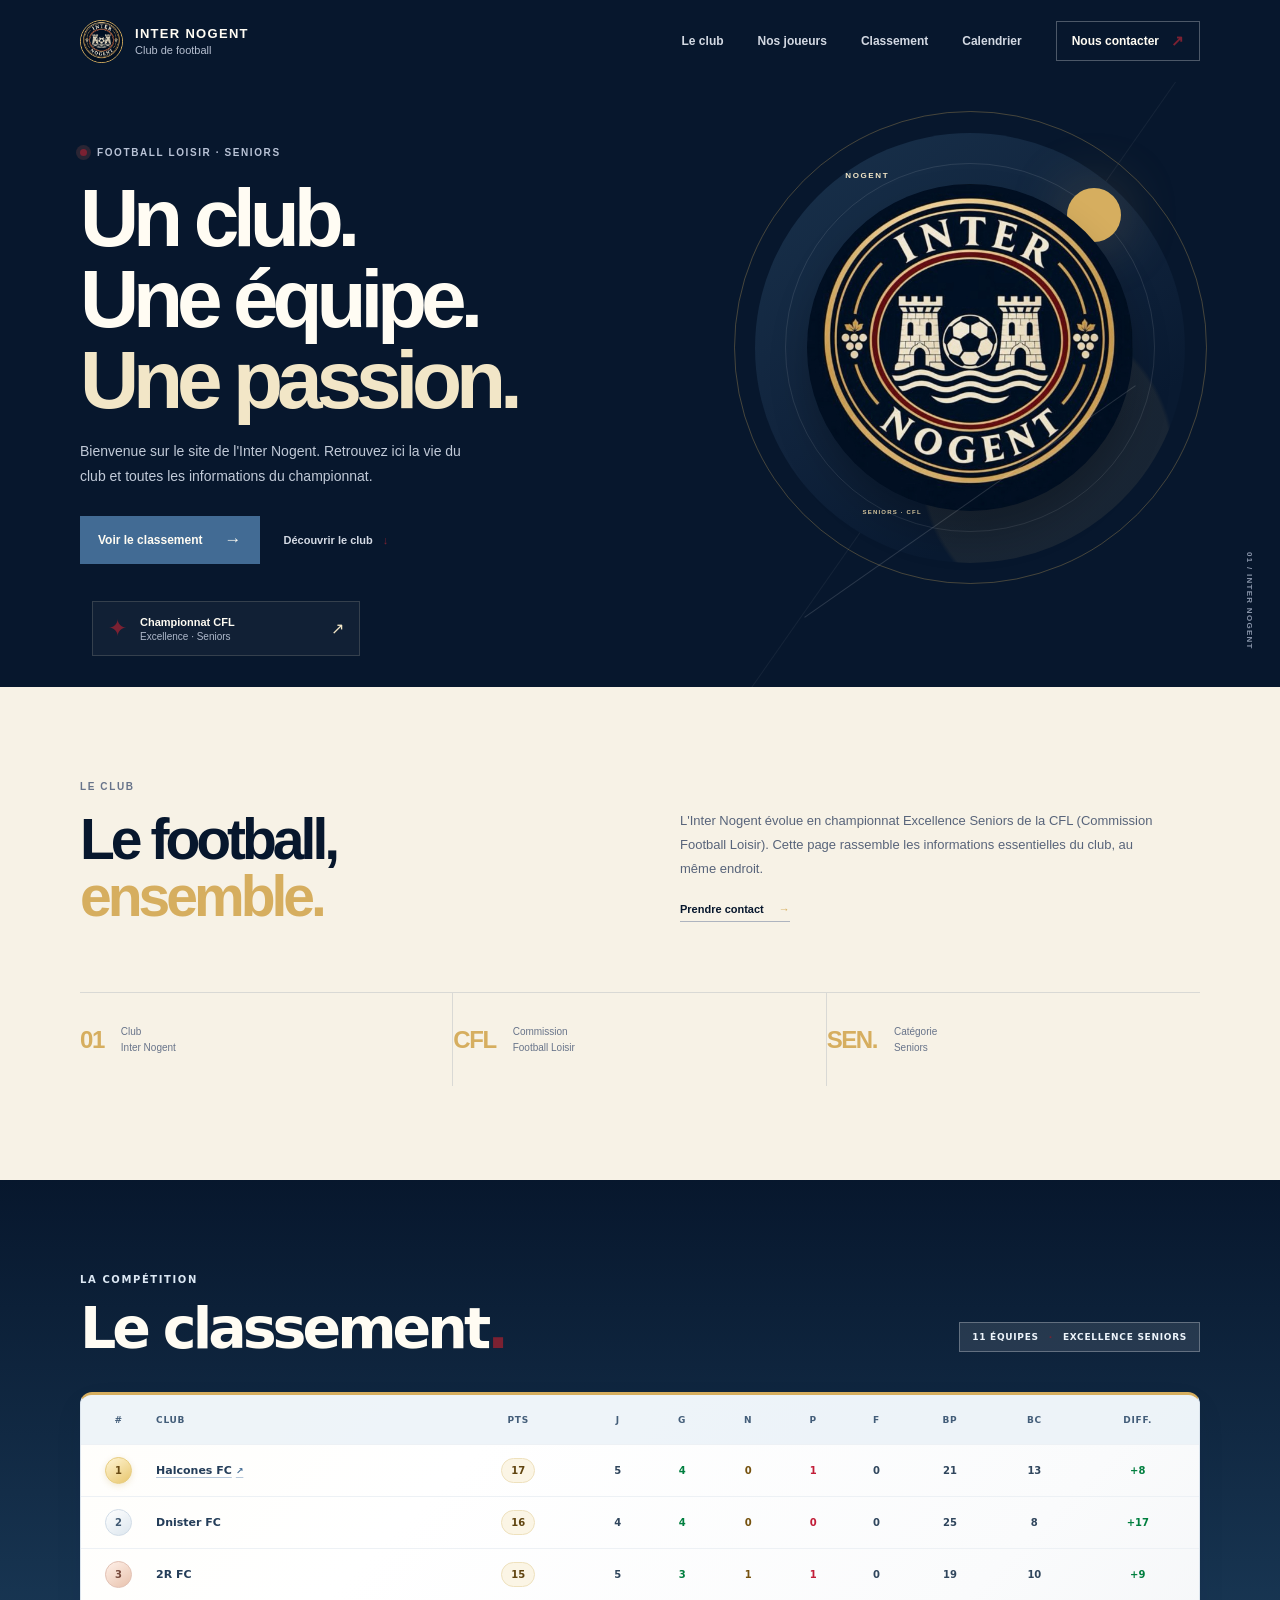
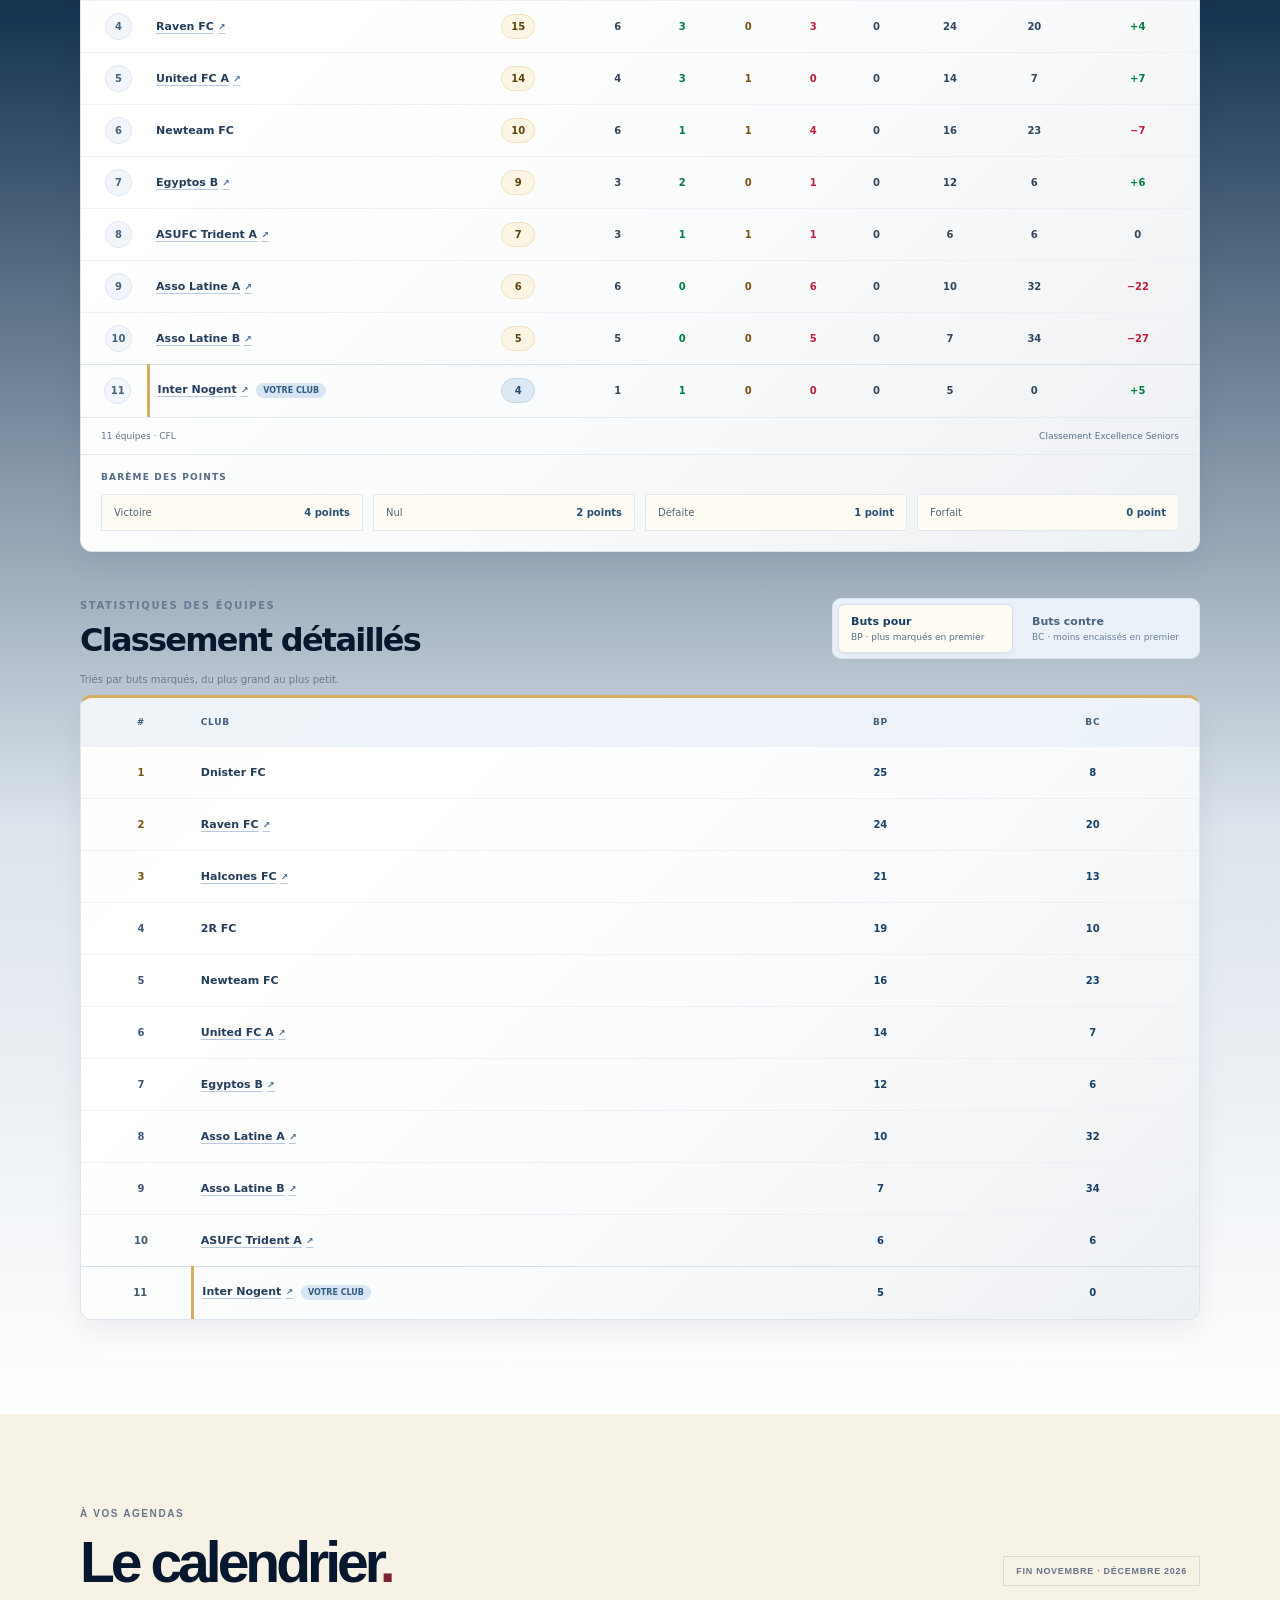
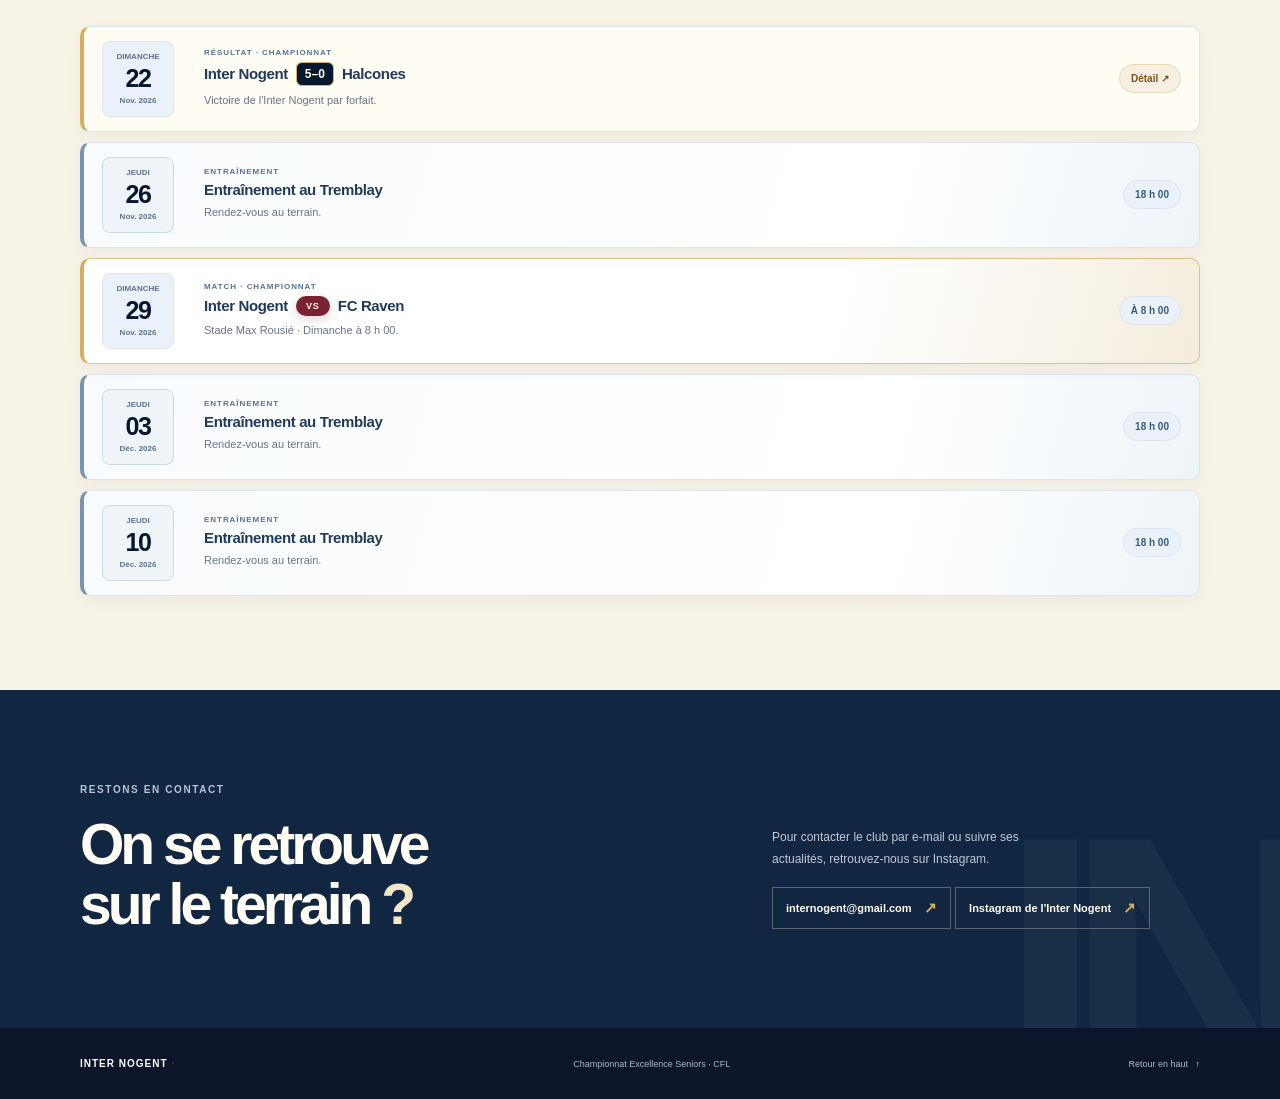
==== index.html @ 614db9bd "Initial commit" ====
<!doctype html>
<html lang="fr">
  <head>
    <meta charset="utf-8" />
    <meta name="viewport" content="width=device-width, initial-scale=1" />
    <meta
      name="description"
      content="Le site officiel de l'Inter Nogent : classement, calendrier et actualités du club."
    />
    <meta name="theme-color" content="#07172D" />
    <title>Inter Nogent — Football loisir</title>
    <link rel="stylesheet" href="styles.css" />
    <script src="standings.js" defer></script>
  </head>
  <body>
    <header class="site-header">
      <div class="container header-content">
        <a class="brand" href="#accueil" aria-label="Inter Nogent, accueil">
          <img class="brand-mark" src="image.png" alt="" />
          <span class="brand-copy">
            <span class="brand-name">INTER NOGENT</span>
            <span class="brand-caption">Club de football</span>
          </span>
        </a>

        <nav class="desktop-nav" aria-label="Navigation principale">
          <a href="#club">Le club</a>
          <a href="joueurs.html">Nos joueurs</a>
          <a href="#classement">Classement</a>
          <a href="#calendrier">Calendrier</a>
          <a
            class="nav-contact"
            href="https://www.instagram.com/internogent?cnvx=MTkzeTdwaTN0MzJtcA=="
            target="_blank"
            rel="noopener noreferrer"
          >
            Nous contacter <span aria-hidden="true">↗</span>
          </a>
        </nav>

        <details class="mobile-menu">
          <summary aria-label="Ouvrir le menu de navigation">
            <span></span>
            <span></span>
          </summary>
          <nav aria-label="Navigation mobile">
            <a href="#club">Le club</a>
            <a href="joueurs.html">Nos joueurs</a>
            <a href="#classement">Classement</a>
            <a href="#calendrier">Calendrier</a>
            <a
              href="https://www.instagram.com/internogent?cnvx=MTkzeTdwaTN0MzJtcA=="
              target="_blank"
              rel="noopener noreferrer"
            >
              Instagram du club ↗
            </a>
          </nav>
        </details>
      </div>
    </header>

    <main>
      <section class="hero" id="accueil">
        <div class="hero-lines" aria-hidden="true"></div>
        <div class="container hero-content">
          <div class="hero-copy">
            <p class="eyebrow"><span class="live-dot"></span> Football loisir · Seniors</p>
            <h1>Un club.<br />Une équipe.<br /><span>Une passion.</span></h1>
            <p class="hero-description">
              Bienvenue sur le site de l'Inter Nogent. Retrouvez ici la vie du club et
              toutes les informations du championnat.
            </p>
            <div class="hero-actions">
              <a class="button button-primary" href="#classement">
                Voir le classement <span aria-hidden="true">→</span>
              </a>
              <a class="text-link" href="#club">Découvrir le club <span aria-hidden="true">↓</span></a>
            </div>
          </div>

          <div class="hero-art">
            <div class="art-ring art-ring-outer"></div>
            <div class="art-ring art-ring-inner"></div>
            <div class="art-sun"></div>
            <img class="hero-logo" src="image.png" alt="Blason de l'Inter Nogent" />
            <span class="art-label art-label-top">NOGENT</span>
            <span class="art-label art-label-bottom">SENIORS · CFL</span>
          </div>

          <div class="league-ribbon">
            <span class="ribbon-icon" aria-hidden="true">✦</span>
            <span><strong>Championnat CFL</strong><small>Excellence · Seniors</small></span>
            <span class="ribbon-arrow" aria-hidden="true">↗</span>
          </div>
        </div>
        <div class="hero-index" aria-hidden="true">01 / INTER NOGENT</div>
      </section>

      <section class="club-intro section-padding" id="club">
        <div class="container intro-grid">
          <div>
            <p class="eyebrow eyebrow-dark">Le club</p>
            <h2>Le football,<br /><span>ensemble.</span></h2>
          </div>
          <div class="intro-copy">
            <p>
              L'Inter Nogent évolue en championnat Excellence Seniors de la CFL
              (Commission Football Loisir). Cette page rassemble les informations
              essentielles du club, au même endroit.
            </p>
            <a class="underlined-link" href="#contact">Prendre contact <span aria-hidden="true">→</span></a>
          </div>
          <div class="club-facts">
            <div class="fact">
              <span class="fact-number">01</span>
              <span class="fact-label">Club<br />Inter Nogent</span>
            </div>
            <div class="fact">
              <span class="fact-number">CFL</span>
              <span class="fact-label">Commission<br />Football Loisir</span>
            </div>
            <div class="fact">
              <span class="fact-number">SEN.</span>
              <span class="fact-label">Catégorie<br />Seniors</span>
            </div>
          </div>
        </div>
      </section>

      <section class="competition section-padding" id="classement">
        <div class="container">
          <div class="section-heading">
            <div>
              <p class="eyebrow">La compétition</p>
              <h2>Le classement<span class="heading-period">.</span></h2>
            </div>
            <span class="section-tag">11 équipes <span>·</span> Excellence Seniors</span>
          </div>
          <div class="table-wrap">
            <div class="table-scroll" role="region" aria-label="Classement CFL, défilement horizontal possible" tabindex="0">
              <table class="standings-table">
                <caption class="sr-only">
                  Classement du championnat CFL Excellence Seniors, sans la forme des
                  équipes.
                </caption>
                <thead>
                  <tr>
                    <th scope="col">#</th>
                    <th scope="col">Club</th>
                    <th scope="col">Pts</th>
                    <th scope="col">J</th>
                    <th scope="col">G</th>
                    <th scope="col">N</th>
                    <th scope="col">P</th>
                    <th scope="col">F</th>
                    <th scope="col">BP</th>
                    <th scope="col">BC</th>
                    <th scope="col">Diff.</th>
                  </tr>
                </thead>
                <tbody>
                  <tr class="ranking-leading"><td class="position-cell"><span class="rank-badge rank-badge--gold">1</span></td><td><span class="team-name"><a class="team-link" href="https://www.instagram.com/halcones_fc_paris?gwpx=MWZ2cGU4bHJ5MzFyYQ==" target="_blank" rel="noopener noreferrer">Halcones FC</a></span></td><td class="points-cell"><span class="points-badge">17</span></td><td>5</td><td>4</td><td>0</td><td>1</td><td>0</td><td>21</td><td>13</td><td class="diff-positive">+8</td></tr>
                  <tr class="ranking-leading"><td class="position-cell"><span class="rank-badge rank-badge--silver">2</span></td><td><span class="team-name">Dnister FC</span></td><td class="points-cell"><span class="points-badge">16</span></td><td>4</td><td>4</td><td>0</td><td>0</td><td>0</td><td>25</td><td>8</td><td class="diff-positive">+17</td></tr>
                  <tr class="ranking-leading"><td class="position-cell"><span class="rank-badge rank-badge--bronze">3</span></td><td><span class="team-name">2R FC</span></td><td class="points-cell"><span class="points-badge">15</span></td><td>5</td><td>3</td><td>1</td><td>1</td><td>0</td><td>19</td><td>10</td><td class="diff-positive">+9</td></tr>
                  <tr><td class="position-cell"><span class="rank-badge">4</span></td><td><span class="team-name"><a class="team-link" href="https://www.instagram.com/fc_raven_2025?bqrl=MTlzaWo2NnNjMHpqNA==" target="_blank" rel="noopener noreferrer">Raven FC</a></span></td><td class="points-cell"><span class="points-badge">15</span></td><td>6</td><td>3</td><td>0</td><td>3</td><td>0</td><td>24</td><td>20</td><td class="diff-positive">+4</td></tr>
                  <tr><td class="position-cell"><span class="rank-badge">5</span></td><td><span class="team-name"><a class="team-link" href="https://www.instagram.com/fc_united_2010?jplx=MTh6bGxpamcxdDN1eQ==" target="_blank" rel="noopener noreferrer">United FC A</a></span></td><td class="points-cell"><span class="points-badge">14</span></td><td>4</td><td>3</td><td>1</td><td>0</td><td>0</td><td>14</td><td>7</td><td class="diff-positive">+7</td></tr>
                  <tr><td class="position-cell"><span class="rank-badge">6</span></td><td><span class="team-name">Newteam FC</span></td><td class="points-cell"><span class="points-badge">10</span></td><td>6</td><td>1</td><td>1</td><td>4</td><td>0</td><td>16</td><td>23</td><td class="diff-negative">−7</td></tr>
                  <tr><td class="position-cell"><span class="rank-badge">7</span></td><td><span class="team-name"><a class="team-link" href="https://www.instagram.com/egyptosfc?cnvx=MWM1cmVwcTBzbTNudA==" target="_blank" rel="noopener noreferrer">Egyptos B</a></span></td><td class="points-cell"><span class="points-badge">9</span></td><td>3</td><td>2</td><td>0</td><td>1</td><td>0</td><td>12</td><td>6</td><td class="diff-positive">+6</td></tr>
                  <tr><td class="position-cell"><span class="rank-badge">8</span></td><td><span class="team-name"><a class="team-link" href="https://www.instagram.com/asufc_trident?knvt=MXNoeHRxZTBwbDFzaQ==" target="_blank" rel="noopener noreferrer">ASUFC Trident A</a></span></td><td class="points-cell"><span class="points-badge">7</span></td><td>3</td><td>1</td><td>1</td><td>1</td><td>0</td><td>6</td><td>6</td><td>0</td></tr>
                  <tr><td class="position-cell"><span class="rank-badge">9</span></td><td><span class="team-name"><a class="team-link" href="https://www.instagram.com/associationlatinefc?bqrl=MWhudHZ0cXJ4bHRkdA==" target="_blank" rel="noopener noreferrer">Asso Latine A</a></span></td><td class="points-cell"><span class="points-badge">6</span></td><td>6</td><td>0</td><td>0</td><td>6</td><td>0</td><td>10</td><td>32</td><td class="diff-negative">−22</td></tr>
                  <tr><td class="position-cell"><span class="rank-badge">10</span></td><td><span class="team-name"><a class="team-link" href="https://www.instagram.com/associationlatinefc?bqrl=MWhudHZ0cXJ4bHRkdA==" target="_blank" rel="noopener noreferrer">Asso Latine B</a></span></td><td class="points-cell"><span class="points-badge">5</span></td><td>5</td><td>0</td><td>0</td><td>5</td><td>0</td><td>7</td><td>34</td><td class="diff-negative">−27</td></tr>
                  <tr class="club-inter-nogent"><td class="position-cell"><span class="rank-badge">11</span></td><td><span class="team-name"><a class="team-link" href="https://www.instagram.com/internogent?cnvx=MTkzeTdwaTN0MzJtcA==" target="_blank" rel="noopener noreferrer">Inter Nogent</a></span><span class="self-tag">Votre club</span></td><td class="points-cell"><span class="points-badge">4</span></td><td>1</td><td>1</td><td>0</td><td>0</td><td>0</td><td>5</td><td>0</td><td class="diff-positive">+5</td></tr>
                </tbody>
              </table>
            </div>
            <p class="table-scroll-hint">Fais défiler le tableau horizontalement pour voir toutes les colonnes.</p>
            <div class="table-footer">
              <span>11 équipes · CFL</span>
              <span>Classement Excellence Seniors</span>
            </div>
            <div class="scoring">
              <p class="scoring-title">Barème des points</p>
              <div class="scoring-list">
                <div class="scoring-item"><span>Victoire</span><strong>4 points</strong></div>
                <div class="scoring-item"><span>Nul</span><strong>2 points</strong></div>
                <div class="scoring-item"><span>Défaite</span><strong>1 point</strong></div>
                <div class="scoring-item"><span>Forfait</span><strong>0 point</strong></div>
              </div>
            </div>
          </div>
          <section class="detailed-standings" aria-labelledby="detailed-standings-title">
            <div class="detailed-heading">
              <div>
                <p class="eyebrow eyebrow-dark">Statistiques des équipes</p>
                <h3 id="detailed-standings-title">Classement détaillés</h3>
              </div>
              <div class="sort-controls" role="group" aria-label="Trier le classement détaillé">
                <button class="sort-button" type="button" data-sort="bp" aria-pressed="true">
                  <span>Buts pour</span>
                  <small>BP · plus marqués en premier</small>
                </button>
                <button class="sort-button" type="button" data-sort="bc" aria-pressed="false">
                  <span>Buts contre</span>
                  <small>BC · moins encaissés en premier</small>
                </button>
              </div>
            </div>
            <p class="sort-status" id="sort-status" aria-live="polite">
              Tri par buts marqués, du plus grand au plus petit.
            </p>
            <div class="table-wrap">
              <div class="table-scroll" role="region" aria-label="Classement détaillé triable" tabindex="0">
                <table class="detailed-table" aria-describedby="sort-status">
                  <thead>
                    <tr>
                      <th scope="col">#</th>
                      <th scope="col">Club</th>
                      <th scope="col">BP</th>
                      <th scope="col">BC</th>
                    </tr>
                  </thead>
                  <tbody id="detailed-standings-body">
                    <tr><td colspan="4">Active le classement détaillé dans un navigateur compatible JavaScript.</td></tr>
                  </tbody>
                </table>
              </div>
              <p class="table-scroll-hint">Fais défiler le tableau horizontalement pour voir toutes les colonnes.</p>
            </div>
          </section>
        </div>
      </section>

      <section class="calendar section-padding" id="calendrier">
        <div class="container">
          <div class="section-heading">
            <div>
              <p class="eyebrow eyebrow-dark">À vos agendas</p>
              <h2>Le calendrier<span class="heading-period">.</span></h2>
            </div>
            <span class="section-tag section-tag-light">Fin novembre · décembre 2026</span>
          </div>
          <div class="calendar-list">
            <a
              class="calendar-event calendar-event--result"
              href="match-details.html"
              aria-label="Voir le détail du match du 22 novembre 2026 : victoire 5 à 0 de l'Inter Nogent par forfait contre Halcones"
            >
              <time class="event-date" datetime="2026-11-22">
                <span class="event-weekday">Dimanche</span>
                <strong>22</strong>
                <span class="event-month">Nov. 2026</span>
              </time>
              <div class="event-info">
                <span class="event-label">Résultat · championnat</span>
                <h3>
                  <span>Inter Nogent</span>
                  <strong class="event-score">5–0</strong>
                  <span>Halcones</span>
                </h3>
                <p>Victoire de l'Inter Nogent par forfait.</p>
              </div>
              <span class="event-badge event-badge--result">Détail <span aria-hidden="true">↗</span></span>
            </a>
            <article class="calendar-event calendar-event--training">
              <time class="event-date" datetime="2026-11-26T18:00">
                <span class="event-weekday">Jeudi</span>
                <strong>26</strong>
                <span class="event-month">Nov. 2026</span>
              </time>
              <div class="event-info">
                <span class="event-label">Entraînement</span>
                <h3>Entraînement au Tremblay</h3>
                <p>Rendez-vous au terrain.</p>
              </div>
              <time class="event-badge" datetime="18:00">18 h 00</time>
            </article>
            <article class="calendar-event calendar-event--next">
              <time class="event-date" datetime="2026-11-29T08:00">
                <span class="event-weekday">Dimanche</span>
                <strong>29</strong>
                <span class="event-month">Nov. 2026</span>
              </time>
              <div class="event-info">
                <span class="event-label">Match · championnat</span>
                <h3>
                  <span>Inter Nogent</span>
                  <strong class="event-versus">VS</strong>
                  <span>FC Raven</span>
                </h3>
                <p>Stade Max Rousié · Dimanche à 8 h 00.</p>
              </div>
              <time class="event-badge event-badge--next" datetime="08:00">À 8 h 00</time>
            </article>
            <article class="calendar-event calendar-event--training">
              <time class="event-date" datetime="2026-12-03T18:00">
                <span class="event-weekday">Jeudi</span>
                <strong>03</strong>
                <span class="event-month">Déc. 2026</span>
              </time>
              <div class="event-info">
                <span class="event-label">Entraînement</span>
                <h3>Entraînement au Tremblay</h3>
                <p>Rendez-vous au terrain.</p>
              </div>
              <time class="event-badge" datetime="18:00">18 h 00</time>
            </article>
            <article class="calendar-event calendar-event--training">
              <time class="event-date" datetime="2026-12-10T18:00">
                <span class="event-weekday">Jeudi</span>
                <strong>10</strong>
                <span class="event-month">Déc. 2026</span>
              </time>
              <div class="event-info">
                <span class="event-label">Entraînement</span>
                <h3>Entraînement au Tremblay</h3>
                <p>Rendez-vous au terrain.</p>
              </div>
              <time class="event-badge" datetime="18:00">18 h 00</time>
            </article>
          </div>
        </div>
      </section>

      <section class="contact section-padding" id="contact">
        <div class="container contact-content">
          <div>
            <p class="eyebrow">Restons en contact</p>
            <h2>On se retrouve<br />sur le terrain<span> ?</span></h2>
          </div>
          <div class="contact-note">
            <p>Pour contacter le club par e-mail ou suivre ses actualités, retrouvez-nous sur Instagram.</p>
            <a class="contact-instagram" href="mailto:internogent@gmail.com">
              internogent@gmail.com <span aria-hidden="true">↗</span>
            </a>
            <a
              class="contact-instagram"
              href="https://www.instagram.com/internogent?cnvx=MTkzeTdwaTN0MzJtcA=="
              target="_blank"
              rel="noopener noreferrer"
            >
              Instagram de l'Inter Nogent <span aria-hidden="true">↗</span>
            </a>
          </div>
        </div>
        <div class="contact-decoration" aria-hidden="true">IN</div>
      </section>
    </main>

    <footer class="site-footer">
      <div class="container footer-content">
        <a class="footer-brand" href="#accueil">INTER NOGENT <span>·</span></a>
        <p>Championnat Excellence Seniors · CFL</p>
        <a href="#accueil">Retour en haut <span aria-hidden="true">↑</span></a>
      </div>
    </footer>
  </body>
</html>
---- styles.css ----
:root {
  color-scheme: light;
  --navy: #07172d;
  --navy-soft: #112640;
  --gold: #d6ae5f;
  --cream: #f2e6c7;
  --burgundy: #7b2132;
  --blue: #426b94;
  --blue-pale: #eaf1f8;
  --paper: #f7f2e6;
  --white: #fffcf3;
  --muted: #b8ac92;
  --line: rgba(242, 230, 199, 0.16);
  --font-body: "Avenir Next", Avenir, "Segoe UI", sans-serif;
}

* {
  box-sizing: border-box;
}

html {
  scroll-behavior: smooth;
}

body {
  margin: 0;
  background: var(--paper);
  color: var(--navy);
  font-family: var(--font-body);
  -webkit-font-smoothing: antialiased;
}

a {
  color: inherit;
  text-decoration: none;
}

button,
a,
summary {
  -webkit-tap-highlight-color: transparent;
}

a:focus-visible,
button:focus-visible,
summary:focus-visible,
.table-scroll:focus-visible {
  outline: 3px solid var(--burgundy);
  outline-offset: 4px;
}

.container {
  width: min(1120px, calc(100% - 48px));
  margin-inline: auto;
}

.site-header {
  position: relative;
  z-index: 5;
  background: var(--navy);
  color: var(--white);
}

.header-content {
  display: flex;
  min-height: 82px;
  align-items: center;
  justify-content: space-between;
}

.brand {
  display: inline-flex;
  align-items: center;
  gap: 12px;
}

.brand-mark {
  display: block;
  width: 43px;
  height: 43px;
  border: 1px solid var(--gold);
  border-radius: 50%;
  object-fit: cover;
}

.brand-copy {
  display: grid;
  gap: 3px;
}

.brand-name,
.footer-brand {
  font-size: 13px;
  font-weight: 850;
  letter-spacing: 0.1em;
}

.brand-caption {
  color: #b6bfd0;
  font-size: 11px;
}

.desktop-nav {
  display: flex;
  align-items: center;
  gap: 34px;
  color: #d3d9e3;
  font-size: 12px;
  font-weight: 600;
}

.desktop-nav a,
.footer-content a {
  transition: color 160ms ease;
}

.desktop-nav a:hover,
.footer-content a:hover {
  color: var(--cream);
}

.desktop-nav .nav-contact {
  display: inline-flex;
  min-height: 40px;
  align-items: center;
  gap: 12px;
  padding: 0 15px;
  border: 1px solid rgba(255, 255, 255, 0.28);
  color: var(--white);
}

.nav-contact span {
  color: var(--burgundy);
  font-size: 15px;
}

.mobile-menu {
  display: none;
}

.hero {
  position: relative;
  overflow: hidden;
  min-height: 605px;
  background: var(--navy);
  color: var(--white);
}

.hero-content {
  position: relative;
  display: grid;
  min-height: 605px;
  grid-template-columns: 1fr 0.9fr;
  align-items: center;
  padding-top: 20px;
  padding-bottom: 90px;
}

.hero-copy {
  position: relative;
  z-index: 2;
  max-width: 520px;
  padding-top: 12px;
}

.eyebrow {
  display: flex;
  align-items: center;
  gap: 10px;
  margin: 0 0 19px;
  color: #b9c3d6;
  font-size: 10px;
  font-weight: 800;
  letter-spacing: 0.16em;
  text-transform: uppercase;
}

.live-dot {
  width: 7px;
  height: 7px;
  border-radius: 50%;
  background: var(--burgundy);
  box-shadow: 0 0 0 4px rgba(255, 118, 94, 0.14);
}

h1,
h2,
h3,
p {
  margin-top: 0;
}

.hero h1 {
  margin-bottom: 19px;
  font-size: clamp(52px, 6.7vw, 82px);
  font-weight: 850;
  letter-spacing: -0.075em;
  line-height: 0.99;
}

.hero h1 span,
.contact h2 span {
  color: var(--cream);
}

.hero-description {
  max-width: 390px;
  margin-bottom: 27px;
  color: #c1cad8;
  font-size: 14px;
  line-height: 1.8;
}

.hero-actions {
  display: flex;
  align-items: center;
  gap: 24px;
}

.button {
  display: inline-flex;
  min-height: 48px;
  align-items: center;
  justify-content: center;
  gap: 22px;
  padding: 0 18px;
  font-size: 12px;
  font-weight: 750;
  transition: transform 160ms ease, background 160ms ease;
}

.button:hover {
  transform: translateY(-2px);
}

.button-primary {
  background: var(--blue);
  color: var(--white);
}

.button-primary:hover {
  background: #527ba5;
}

.button-primary span {
  font-size: 17px;
}

.text-link {
  color: #d4dae4;
  font-size: 11px;
  font-weight: 650;
}

.text-link span {
  margin-left: 7px;
  color: var(--burgundy);
}

.hero-art {
  position: relative;
  width: min(100%, 430px);
  aspect-ratio: 1;
  justify-self: end;
  margin: -4px 15px 0 0;
  border-radius: 50%;
  background:
    radial-gradient(ellipse at 68% 77%, rgba(214, 174, 95, 0.08) 0 30%, transparent 31%),
    linear-gradient(145deg, #18304a 5%, #10233c 48%, #091a31 75%);
}

.hero-art::before,
.hero-art::after {
  position: absolute;
  content: "";
  pointer-events: none;
}

.hero-art::before {
  inset: 7%;
  border: 1px solid rgba(255, 255, 255, 0.1);
  border-radius: 50%;
}

.hero-art::after {
  right: 3%;
  bottom: 14%;
  left: 3%;
  height: 1px;
  background: rgba(255, 255, 255, 0.14);
  transform: rotate(-35deg);
}

.art-ring {
  position: absolute;
  border: 1px solid rgba(214, 174, 95, 0.3);
  border-radius: 50%;
}

.art-ring-outer {
  inset: -5%;
}

.art-ring-inner {
  inset: 18%;
  border-color: rgba(214, 174, 95, 0.15);
}

.art-sun {
  position: absolute;
  top: 13%;
  right: 15%;
  width: 54px;
  height: 54px;
  border-radius: 50%;
  background: var(--gold);
  box-shadow: 0 0 60px rgba(214, 174, 95, 0.28);
}

.hero-logo {
  position: absolute;
  top: 12%;
  left: 12%;
  width: 76%;
  height: 76%;
  border-radius: 50%;
  object-fit: cover;
  filter: drop-shadow(0 22px 18px rgba(0, 0, 0, 0.22));
}

.art-label {
  position: absolute;
  color: var(--cream);
  font-size: 8px;
  font-weight: 800;
  letter-spacing: 0.2em;
}

.art-label-top {
  top: 9%;
  left: 21%;
}

.art-label-bottom {
  bottom: 11%;
  left: 25%;
  color: #d4c49c;
  font-size: 6px;
}

.league-ribbon {
  position: absolute;
  right: 12px;
  bottom: 31px;
  left: 12px;
  display: flex;
  width: fit-content;
  min-width: 268px;
  align-items: center;
  gap: 13px;
  padding: 13px 15px;
  border: 1px solid var(--line);
  background: rgba(255, 255, 255, 0.04);
}

.ribbon-icon {
  color: var(--burgundy);
  font-size: 23px;
}

.league-ribbon strong,
.league-ribbon small {
  display: block;
}

.league-ribbon strong {
  margin-bottom: 3px;
  font-size: 11px;
}

.league-ribbon small {
  color: #aeb8ca;
  font-size: 10px;
}

.ribbon-arrow {
  margin-left: auto;
  color: var(--cream);
}

.hero-index {
  position: absolute;
  right: 26px;
  bottom: 37px;
  color: #8995aa;
  font-size: 8px;
  font-weight: 700;
  letter-spacing: 0.16em;
  writing-mode: vertical-rl;
}

.hero-lines {
  position: absolute;
  top: -32%;
  right: 24%;
  width: 1px;
  height: 160%;
  background: rgba(255, 255, 255, 0.055);
  transform: rotate(35deg);
}

.section-padding {
  padding-block: 94px;
}

.club-intro {
  background: var(--paper);
}

.intro-grid {
  display: grid;
  grid-template-columns: 1fr 1fr;
  gap: 28px 80px;
  align-items: end;
}

.eyebrow-dark {
  color: #68748a;
}

.intro-grid h2,
.section-heading h2 {
  margin: 0;
  font-size: clamp(40px, 5vw, 57px);
  font-weight: 850;
  letter-spacing: -0.07em;
  line-height: 1;
}

.intro-grid h2 span {
  color: var(--gold);
}

.intro-copy {
  padding-bottom: 3px;
}

.intro-copy p {
  max-width: 475px;
  margin-bottom: 18px;
  color: #58647a;
  font-size: 13px;
  line-height: 1.85;
}

.underlined-link {
  display: inline-flex;
  align-items: center;
  gap: 15px;
  padding-bottom: 6px;
  border-bottom: 1px solid #aeb4bf;
  font-size: 11px;
  font-weight: 750;
}

.underlined-link span {
  color: var(--gold);
}

.club-facts {
  display: grid;
  grid-column: 1 / -1;
  grid-template-columns: repeat(3, 1fr);
  margin-top: 39px;
  border-top: 1px solid #d9d9d5;
}

.fact {
  display: flex;
  min-height: 93px;
  align-items: center;
  gap: 17px;
  border-right: 1px solid #d9d9d5;
}

.fact:last-child {
  border-right: 0;
}

.fact-number {
  color: var(--gold);
  font-size: 24px;
  font-weight: 850;
  letter-spacing: -0.06em;
}

.fact-label {
  color: #68748a;
  font-size: 10px;
  line-height: 1.55;
}

.competition {
  background: linear-gradient(
    180deg,
    var(--navy) 0%,
    #183653 24%,
    #dce4ec 68%,
    #fff 100%
  );
  color: var(--navy);
  font-family: system-ui, -apple-system, BlinkMacSystemFont, "Segoe UI", sans-serif;
}

.competition .eyebrow {
  color: #687b91;
}

.competition > .container > .section-heading .eyebrow {
  color: #dce8f4;
}

.competition > .container > .section-heading h2 {
  color: var(--white);
}

.competition .detailed-heading .eyebrow {
  color: #687b91;
}

.competition .section-tag {
  border-color: rgba(255, 255, 255, 0.28);
  background: rgba(255, 255, 255, 0.1);
  color: #edf4fb;
}

.section-heading {
  display: flex;
  align-items: end;
  justify-content: space-between;
  gap: 24px;
  margin-bottom: 35px;
}

.section-heading .eyebrow {
  margin-bottom: 15px;
}

.heading-period {
  color: var(--burgundy);
}

.section-tag {
  display: inline-flex;
  align-items: center;
  gap: 10px;
  margin-bottom: 5px;
  padding: 9px 12px;
  border: 1px solid rgba(255, 255, 255, 0.2);
  color: #d1d8e4;
  font-size: 9px;
  font-weight: 700;
  letter-spacing: 0.08em;
  text-transform: uppercase;
}

.section-tag span {
  color: var(--burgundy);
}

.table-wrap {
  overflow: hidden;
  border: 1px solid #dce5ee;
  border-top: 3px solid var(--gold);
  border-radius: 12px;
  background: linear-gradient(135deg, #fffefb 0%, #fff 24%, #fafbfc 58%, #edf0f3 100%);
  box-shadow: 0 12px 30px rgba(7, 23, 45, 0.06);
}

.table-scroll {
  overflow-x: auto;
}

.table-scroll:focus-visible {
  outline: 3px solid var(--blue);
  outline-offset: -3px;
}

.table-scroll-hint {
  display: none;
}

table {
  width: 100%;
  min-width: 930px;
  border-collapse: collapse;
  text-align: left;
}

thead {
  background: rgba(234, 241, 248, 0.78);
}

th {
  height: 49px;
  padding-inline: 8px;
  color: #435d79;
  font-size: 9px;
  font-weight: 750;
  letter-spacing: 0.08em;
  text-transform: uppercase;
  white-space: nowrap;
}

th:first-child,
td:first-child {
  width: 6%;
  padding-left: 16px;
}

th:nth-child(2),
td:nth-child(2) {
  width: 27%;
}

th:not(:nth-child(2)),
td:not(:nth-child(2)) {
  text-align: center;
}

td {
  height: 52px;
  padding-inline: 8px;
  border-top: 1px solid #edf1f5;
  color: #30465d;
  font-size: 10px;
  font-weight: 600;
}

.position-cell {
  color: #425870;
  font-weight: 750;
}

.rank-badge {
  display: inline-grid;
  width: 27px;
  height: 27px;
  place-items: center;
  border: 1px solid #dce5ee;
  border-radius: 50%;
  background: #f2f6fa;
  color: #49627c;
  font-size: 10px;
  font-weight: 850;
}

.rank-badge--gold {
  border-color: #e7cd82;
  background: linear-gradient(145deg, #fff5d5, #e8c66d);
  color: #684a13;
  box-shadow: 0 2px 6px rgba(181, 139, 43, 0.18);
}

.rank-badge--silver {
  border-color: #d1dce7;
  background: linear-gradient(145deg, #fff, #dce6ee);
  color: #425b74;
}

.rank-badge--bronze {
  border-color: #e2c2b5;
  background: linear-gradient(145deg, #fff1e9, #e8c2ad);
  color: #784b3d;
}

.points-badge {
  display: inline-flex;
  min-width: 34px;
  min-height: 25px;
  align-items: center;
  justify-content: center;
  padding-inline: 8px;
  border: 1px solid #eee1bd;
  border-radius: 99px;
  background: #fbf5e5;
  color: #60440f;
  font-size: 10px;
  font-weight: 850;
}

.team-name {
  color: #243d59;
  font-size: 11px;
  font-weight: 700;
}

.team-link {
  color: inherit;
  text-decoration: underline;
  text-decoration-color: #b7c9dc;
  text-decoration-thickness: 1px;
  text-underline-offset: 3px;
  transition: color 160ms ease, text-decoration-color 160ms ease;
}

.team-link:hover {
  color: var(--blue);
  text-decoration-color: currentColor;
}

.team-link::after {
  margin-left: 4px;
  color: var(--blue);
  content: "↗";
  font-size: 9px;
  text-decoration: none;
}

.ranking-leading .position-cell {
  color: #79550e;
}

.standings-table tbody td:nth-child(5) {
  color: #007f3f;
  font-weight: 750;
}

.standings-table tbody td:nth-child(6) {
  color: #76520f;
  font-weight: 750;
}

.standings-table tbody td:nth-child(7) {
  color: #c21e38;
  font-weight: 750;
}

.points-cell,
.metric-cell {
  color: #173f65;
  font-weight: 850;
}

.diff-positive {
  color: #007f3f;
  font-weight: 700;
}

.diff-negative {
  color: #c21e38;
  font-weight: 700;
}

.club-inter-nogent td {
  border-top-color: #d4e1ef;
  font-weight: 700;
}

.club-inter-nogent td:nth-child(2) {
  border-left: 3px solid var(--gold);
}

.club-inter-nogent .points-badge {
  border-color: #c3d6e8;
  background: #dce9f5;
  color: #264c70;
}

.self-tag {
  display: inline-flex;
  margin-left: 8px;
  padding: 3px 7px;
  border-radius: 99px;
  background: #d7e5f2;
  color: #345b80;
  font-size: 8px;
  font-weight: 750;
  text-transform: uppercase;
  white-space: nowrap;
}

.table-footer {
  display: flex;
  justify-content: space-between;
  padding: 13px 20px;
  border-top: 1px solid #e4eaf1;
  background: transparent;
  color: #60738a;
  font-size: 9px;
}

.scoring {
  padding: 17px 20px 20px;
  border-top: 1px solid #e4eaf1;
  background: transparent;
}

.scoring-title {
  margin-bottom: 12px;
  color: #536b84;
  font-size: 9px;
  font-weight: 750;
  letter-spacing: 0.13em;
  text-transform: uppercase;
}

.scoring-list {
  display: grid;
  grid-template-columns: repeat(4, 1fr);
  gap: 10px;
}

.scoring-item {
  display: flex;
  align-items: center;
  justify-content: space-between;
  gap: 12px;
  padding: 12px;
  border: 1px solid #e1e8ef;
  background: var(--white);
  color: #53657b;
  font-size: 10px;
}

.scoring-item strong {
  color: #284f76;
  font-size: 10px;
  white-space: nowrap;
}

.detailed-standings {
  margin-top: 46px;
}

.detailed-heading {
  display: flex;
  align-items: end;
  justify-content: space-between;
  gap: 24px;
  margin-bottom: 15px;
}

.detailed-heading .eyebrow {
  margin-bottom: 10px;
}

.detailed-heading h3 {
  margin-bottom: 0;
  color: var(--navy);
  font-size: clamp(24px, 3vw, 32px);
  font-weight: 850;
  letter-spacing: -0.055em;
}

.sort-controls {
  display: flex;
  gap: 6px;
  padding: 5px;
  border: 1px solid #dce5ee;
  border-radius: 9px;
  background: var(--blue-pale);
}

.sort-button {
  display: grid;
  min-width: 175px;
  gap: 4px;
  padding: 10px 12px;
  border: 1px solid transparent;
  border-radius: 6px;
  background: transparent;
  color: #49627c;
  cursor: pointer;
  font: inherit;
  text-align: left;
  transition: background 160ms ease, border-color 160ms ease, color 160ms ease;
}

.sort-button span {
  font-size: 11px;
  font-weight: 800;
}

.sort-button small {
  color: #6d8197;
  font-size: 9px;
}

.sort-button[aria-pressed="true"] {
  border-color: #d6e0eb;
  background: var(--white);
  color: #183d62;
  box-shadow: 0 2px 6px rgba(7, 23, 45, 0.06);
}

.sort-button[aria-pressed="true"] small {
  color: #54708c;
}

.sort-button:hover {
  color: var(--navy);
}

.sort-status {
  margin-bottom: 10px;
  color: #687b91;
  font-size: 10px;
}

.detailed-table {
  min-width: 560px;
}

.detailed-table th:first-child,
.detailed-table td:first-child {
  width: 10%;
}

.detailed-table th:nth-child(2),
.detailed-table td:nth-child(2) {
  width: 52%;
}

.detailed-table th:nth-child(3),
.detailed-table td:nth-child(3),
.detailed-table th:nth-child(4),
.detailed-table td:nth-child(4) {
  width: 19%;
}

.calendar {
  background: var(--paper);
}

.section-tag-light {
  border-color: #d9d9d5;
  color: #68748a;
}

.calendar-list {
  display: grid;
  gap: 10px;
}

.calendar-event {
  display: grid;
  grid-template-columns: 84px minmax(0, 1fr) 110px;
  align-items: center;
  gap: 18px;
  padding: 14px 18px;
  border: 1px solid #dce5ee;
  border-radius: 10px;
  background: var(--white);
  box-shadow: 0 5px 16px rgba(7, 23, 45, 0.035);
  transition: transform 160ms ease, box-shadow 160ms ease, border-color 160ms ease;
}

.calendar-event--result {
  border-left: 4px solid var(--gold);
  color: inherit;
  text-decoration: none;
}

.calendar-event--result:hover {
  border-color: var(--gold);
  box-shadow: 0 9px 22px rgba(7, 23, 45, 0.1);
  transform: translateY(-2px);
}

.calendar-event--next {
  position: relative;
  overflow: hidden;
  border: 1px solid rgba(214, 174, 95, 0.72);
  border-left: 4px solid var(--gold);
  background: linear-gradient(105deg, #fff 0%, #fff 67%, #f4eddd 100%);
  animation: next-match-pulse 2.8s ease-in-out infinite;
}

.calendar-event--training {
  border-left: 4px solid #7894af;
  background: linear-gradient(105deg, #f8fbfd 0%, #fff 72%, #edf4f8 100%);
}

.calendar-event--training .event-date {
  border-color: #cbd9e5;
  background: #eef4f8;
}

.calendar-event--next::after {
  content: "";
  position: absolute;
  top: -35%;
  bottom: -35%;
  width: 32%;
  background: linear-gradient(90deg, transparent, rgba(214, 174, 95, 0.18), transparent);
  transform: translateX(-180%) rotate(12deg);
  animation: next-match-shine 3.6s ease-in-out infinite;
  pointer-events: none;
}

.event-versus {
  display: inline-flex;
  min-width: 34px;
  justify-content: center;
  padding: 5px 7px;
  border-radius: 99px;
  background: var(--burgundy);
  color: var(--white);
  font-size: 9px;
  letter-spacing: 0.08em;
  box-shadow: 0 4px 12px rgba(123, 33, 50, 0.18);
}

@keyframes next-match-pulse {
  0%,
  100% {
    box-shadow: 0 5px 16px rgba(7, 23, 45, 0.035);
  }
  50% {
    box-shadow: 0 9px 28px rgba(214, 174, 95, 0.24);
  }
}

@keyframes next-match-shine {
  0%,
  38% {
    transform: translateX(-180%) rotate(12deg);
  }
  68%,
  100% {
    transform: translateX(520%) rotate(12deg);
  }
}

.event-badge--next {
  border-color: #dcc68e;
  background: var(--navy);
  color: var(--white);
}

.event-date {
  display: grid;
  width: 72px;
  height: 76px;
  align-content: center;
  justify-items: center;
  border: 1px solid #dce5ee;
  border-radius: 8px;
  background: var(--blue-pale);
  color: #284663;
  line-height: 1.15;
}

.event-weekday {
  color: #5e748d;
  font-size: 8px;
  font-weight: 750;
  text-transform: uppercase;
}

.event-date strong {
  margin-block: 3px;
  color: var(--navy);
  font-size: 25px;
  letter-spacing: -0.06em;
}

.event-month {
  color: #5e748d;
  font-size: 8px;
  font-weight: 650;
}

.event-info {
  min-width: 0;
}

.event-label {
  display: block;
  margin-bottom: 5px;
  color: #557492;
  font-size: 8px;
  font-weight: 800;
  letter-spacing: 0.12em;
  text-transform: uppercase;
}

.event-info h3 {
  display: flex;
  flex-wrap: wrap;
  align-items: center;
  gap: 8px;
  margin-bottom: 5px;
  color: #203b58;
  font-size: 15px;
  font-weight: 800;
  letter-spacing: -0.025em;
}

.event-score {
  display: inline-flex;
  padding: 4px 8px;
  border: 1px solid var(--gold);
  border-radius: 6px;
  background: var(--navy);
  color: var(--white);
  font-size: 12px;
  letter-spacing: 0;
  animation: club-score-pulse 2.2s ease-in-out 2;
}

@keyframes club-score-pulse {
  0%,
  100% {
    border-color: var(--gold);
    box-shadow: 0 0 0 0 rgba(214, 174, 95, 0);
  }

  50% {
    border-color: var(--burgundy);
    box-shadow: 0 0 0 4px rgba(123, 33, 50, 0.12);
  }
}

.event-info p {
  margin-bottom: 0;
  color: #68748a;
  font-size: 11px;
  line-height: 1.7;
}

.event-badge {
  justify-self: end;
  padding: 8px 11px;
  border: 1px solid #dce5ee;
  border-radius: 99px;
  background: var(--blue-pale);
  color: #355b80;
  font-size: 10px;
  font-weight: 800;
  text-align: center;
  white-space: nowrap;
}

.event-badge--result {
  border-color: #e7d8b8;
  background: #f7f0e2;
  color: #78551b;
}

.contact {
  position: relative;
  overflow: hidden;
  background: var(--navy-soft);
  color: var(--white);
}

.contact-content {
  position: relative;
  z-index: 1;
  display: grid;
  grid-template-columns: 1.2fr 0.8fr;
  align-items: end;
  gap: 50px;
}

.contact h2 {
  margin-bottom: 0;
  font-size: clamp(40px, 5vw, 57px);
  font-weight: 850;
  letter-spacing: -0.07em;
  line-height: 1.06;
}

.contact-note {
  padding-bottom: 5px;
}

.contact-note p {
  max-width: 280px;
  margin-bottom: 17px;
  color: #c1cad8;
  font-size: 12px;
  line-height: 1.8;
}

.contact-instagram {
  display: inline-flex;
  min-height: 42px;
  align-items: center;
  gap: 12px;
  padding: 0 13px;
  border: 1px solid rgba(242, 230, 199, 0.32);
  color: var(--white);
  font-size: 11px;
  font-weight: 750;
  transition: border-color 160ms ease, background 160ms ease;
}

.contact-instagram:hover {
  border-color: var(--gold);
  background: rgba(214, 174, 95, 0.1);
}

.contact-instagram span {
  color: var(--gold);
  font-size: 15px;
}

.contact-decoration {
  position: absolute;
  right: -15px;
  bottom: -123px;
  color: rgba(255, 255, 255, 0.035);
  font-size: 370px;
  font-weight: 900;
  letter-spacing: -0.1em;
  line-height: 1;
  pointer-events: none;
}

.site-footer {
  background: #0c1529;
  color: #aeb8ca;
}

.footer-content {
  display: flex;
  min-height: 71px;
  align-items: center;
  justify-content: space-between;
  gap: 20px;
  font-size: 9px;
}

.footer-brand {
  color: var(--white);
  font-size: 10px;
}

.footer-brand span {
  color: var(--burgundy);
}

.footer-content p {
  margin: 0;
}

.footer-content a:last-child span {
  margin-left: 5px;
  color: var(--cream);
}

.sr-only {
  position: absolute;
  width: 1px;
  height: 1px;
  overflow: hidden;
  clip: rect(0, 0, 0, 0);
  white-space: nowrap;
  clip-path: inset(50%);
}

@media (max-width: 760px) {
  .container {
    width: min(100% - 36px, 560px);
  }

  .header-content {
    min-height: 72px;
  }

  .desktop-nav {
    display: none;
  }

  .mobile-menu {
    position: relative;
    display: block;
  }

  .mobile-menu summary {
    display: grid;
    width: 42px;
    height: 42px;
    align-content: center;
    justify-items: center;
    gap: 6px;
    border: 1px solid rgba(255, 255, 255, 0.3);
    list-style: none;
    cursor: pointer;
  }

  .mobile-menu summary::-webkit-details-marker {
    display: none;
  }

  .mobile-menu summary span {
    width: 17px;
    height: 1px;
    background: var(--white);
  }

  .mobile-menu nav {
    position: absolute;
    top: 51px;
    right: 0;
    display: grid;
    width: 190px;
    gap: 0;
    padding: 8px 15px;
    border: 1px solid var(--line);
    background: var(--navy);
    box-shadow: 0 12px 30px rgba(0, 0, 0, 0.25);
  }

  .mobile-menu nav a {
    padding: 13px 2px;
    border-bottom: 1px solid var(--line);
    color: #d3d9e3;
    font-size: 12px;
  }

  .mobile-menu nav a:last-child {
    border-bottom: 0;
  }

  .hero,
  .hero-content {
    min-height: 690px;
  }

  .hero-content {
    grid-template-columns: 1fr;
    align-content: start;
    padding-top: 61px;
    padding-bottom: 110px;
  }

  .hero-copy {
    max-width: 420px;
    padding-top: 0;
  }

  .hero h1 {
    font-size: clamp(56px, 12vw, 78px);
  }

  .hero-description {
    max-width: 355px;
    font-size: 13px;
  }

  .hero-art {
    position: absolute;
    top: 300px;
    right: -64px;
    width: min(64vw, 330px);
    margin: 0;
    opacity: 0.32;
  }

  .league-ribbon {
    bottom: 25px;
    left: 0;
    min-width: 250px;
  }

  .hero-index {
    right: 12px;
    bottom: 31px;
  }

  .section-padding {
    padding-block: 70px;
  }

  .intro-grid {
    grid-template-columns: 1fr;
    gap: 24px;
  }

  .intro-grid h2,
  .section-heading h2,
  .contact h2 {
    font-size: clamp(42px, 10vw, 55px);
  }

  .intro-copy {
    max-width: 510px;
  }

  .club-facts {
    margin-top: 20px;
  }

  .fact {
    min-height: 84px;
    gap: 9px;
  }

  .fact-number {
    font-size: 19px;
  }

  .fact-label {
    font-size: 9px;
  }

  .section-heading {
    align-items: start;
    flex-direction: column;
    gap: 17px;
    margin-bottom: 25px;
  }

  .section-heading .eyebrow {
    margin-bottom: 12px;
  }

  .table-scroll-hint {
    display: block;
    margin: 8px 12px 0;
    color: #687b91;
    font-size: 9px;
  }

  .standings-table th:first-child,
  .standings-table td:first-child,
  .detailed-table th:first-child,
  .detailed-table td:first-child {
    position: sticky;
    left: 0;
    z-index: 1;
    box-shadow: 1px 0 0 #dce5ee;
  }

  .standings-table th:first-child,
  .standings-table td:first-child {
    width: 48px;
    min-width: 48px;
  }

  .standings-table th:nth-child(2),
  .standings-table td:nth-child(2) {
    position: sticky;
    left: 48px;
    z-index: 1;
    width: 180px;
    min-width: 180px;
    background: var(--white);
    box-shadow: 1px 0 0 #dce5ee;
  }

  .detailed-table {
    min-width: 420px;
    table-layout: fixed;
  }

  .detailed-table th:first-child,
  .detailed-table td:first-child {
    width: 38px;
    min-width: 38px;
  }

  .detailed-table th:nth-child(2),
  .detailed-table td:nth-child(2) {
    position: sticky;
    left: 38px;
    z-index: 1;
    width: 170px;
    min-width: 170px;
    background: var(--white);
    box-shadow: 1px 0 0 #dce5ee;
  }

  .standings-table thead th:first-child,
  .detailed-table thead th:first-child {
    z-index: 3;
    background: var(--blue-pale);
  }

  .standings-table thead th:nth-child(2),
  .detailed-table thead th:nth-child(2) {
    z-index: 2;
    background: var(--blue-pale);
  }

  .standings-table tbody td:first-child,
  .detailed-table tbody td:first-child {
    z-index: 2;
    background: var(--white);
  }

  .standings-table tbody td:nth-child(2),
  .detailed-table tbody td:nth-child(2) {
    z-index: 1;
    background: var(--white);
  }

  .standings-table tbody td:first-child,
  .standings-table tbody td:nth-child(2),
  .detailed-table tbody td:first-child,
  .detailed-table tbody td:nth-child(2) {
    position: sticky;
  }

  .table-footer {
    flex-direction: column;
    gap: 5px;
    padding: 11px 13px;
    font-size: 8px;
  }

  th:first-child,
  td:first-child {
    padding-left: 13px;
  }

  .scoring {
    padding-inline: 12px;
  }

  .scoring-list {
    grid-template-columns: repeat(2, 1fr);
  }

  .detailed-heading {
    align-items: stretch;
    flex-direction: column;
    gap: 14px;
  }

  .sort-controls {
    display: grid;
    width: 100%;
    grid-template-columns: repeat(2, minmax(0, 1fr));
  }

  .sort-button {
    min-width: 0;
    padding-inline: 9px;
  }

  .sort-button small {
    line-height: 1.4;
  }

  .calendar-event {
    grid-template-columns: 66px minmax(0, 1fr);
    gap: 12px;
    padding: 12px;
  }

  .event-date {
    grid-row: 1 / span 2;
    width: 62px;
    height: 72px;
  }

  .event-info h3 {
    gap: 6px;
    font-size: 13px;
  }

  .event-info p {
    font-size: 10px;
  }

  .event-badge {
    grid-column: 2;
    grid-row: 2;
    justify-self: start;
    margin-top: -6px;
  }

  .contact-content {
    grid-template-columns: 1fr;
    gap: 30px;
  }

  .contact-decoration {
    right: -25px;
    bottom: -68px;
    font-size: 230px;
  }

  .footer-content {
    min-height: 86px;
    flex-wrap: wrap;
    justify-content: space-between;
    gap: 5px 15px;
    padding-block: 17px;
  }

  .footer-content p {
    order: 1;
    width: 100%;
  }
}

@media (max-width: 390px) {
  .container {
    width: calc(100% - 30px);
  }

  .hero-actions {
    align-items: flex-start;
    flex-direction: column;
    gap: 16px;
  }

  .hero,
  .hero-content {
    min-height: 730px;
  }

  .hero-art {
    top: 360px;
  }

  .club-facts {
    grid-template-columns: 1fr;
  }

  .fact {
    min-height: 67px;
    border-right: 0;
    border-bottom: 1px solid #d9d9d5;
  }

  .fact:last-child {
    border-bottom: 0;
  }

  .calendar-event {
    grid-template-columns: 58px minmax(0, 1fr);
    gap: 9px;
    padding: 10px;
  }

  .sort-controls {
    gap: 3px;
    padding: 3px;
  }

  .sort-button {
    padding: 8px 7px;
  }

  .sort-button span {
    font-size: 10px;
  }

  .sort-button small {
    font-size: 8px;
  }

  .event-date {
    width: 56px;
  }

  .event-info h3 {
    font-size: 12px;
  }

  .event-badge {
    font-size: 9px;
  }
}

@media (prefers-reduced-motion: reduce) {
  *,
  *::before,
  *::after {
    scroll-behavior: auto !important;
    transition-duration: 0.01ms !important;
  }

  .event-score {
    animation: none;
  }
}
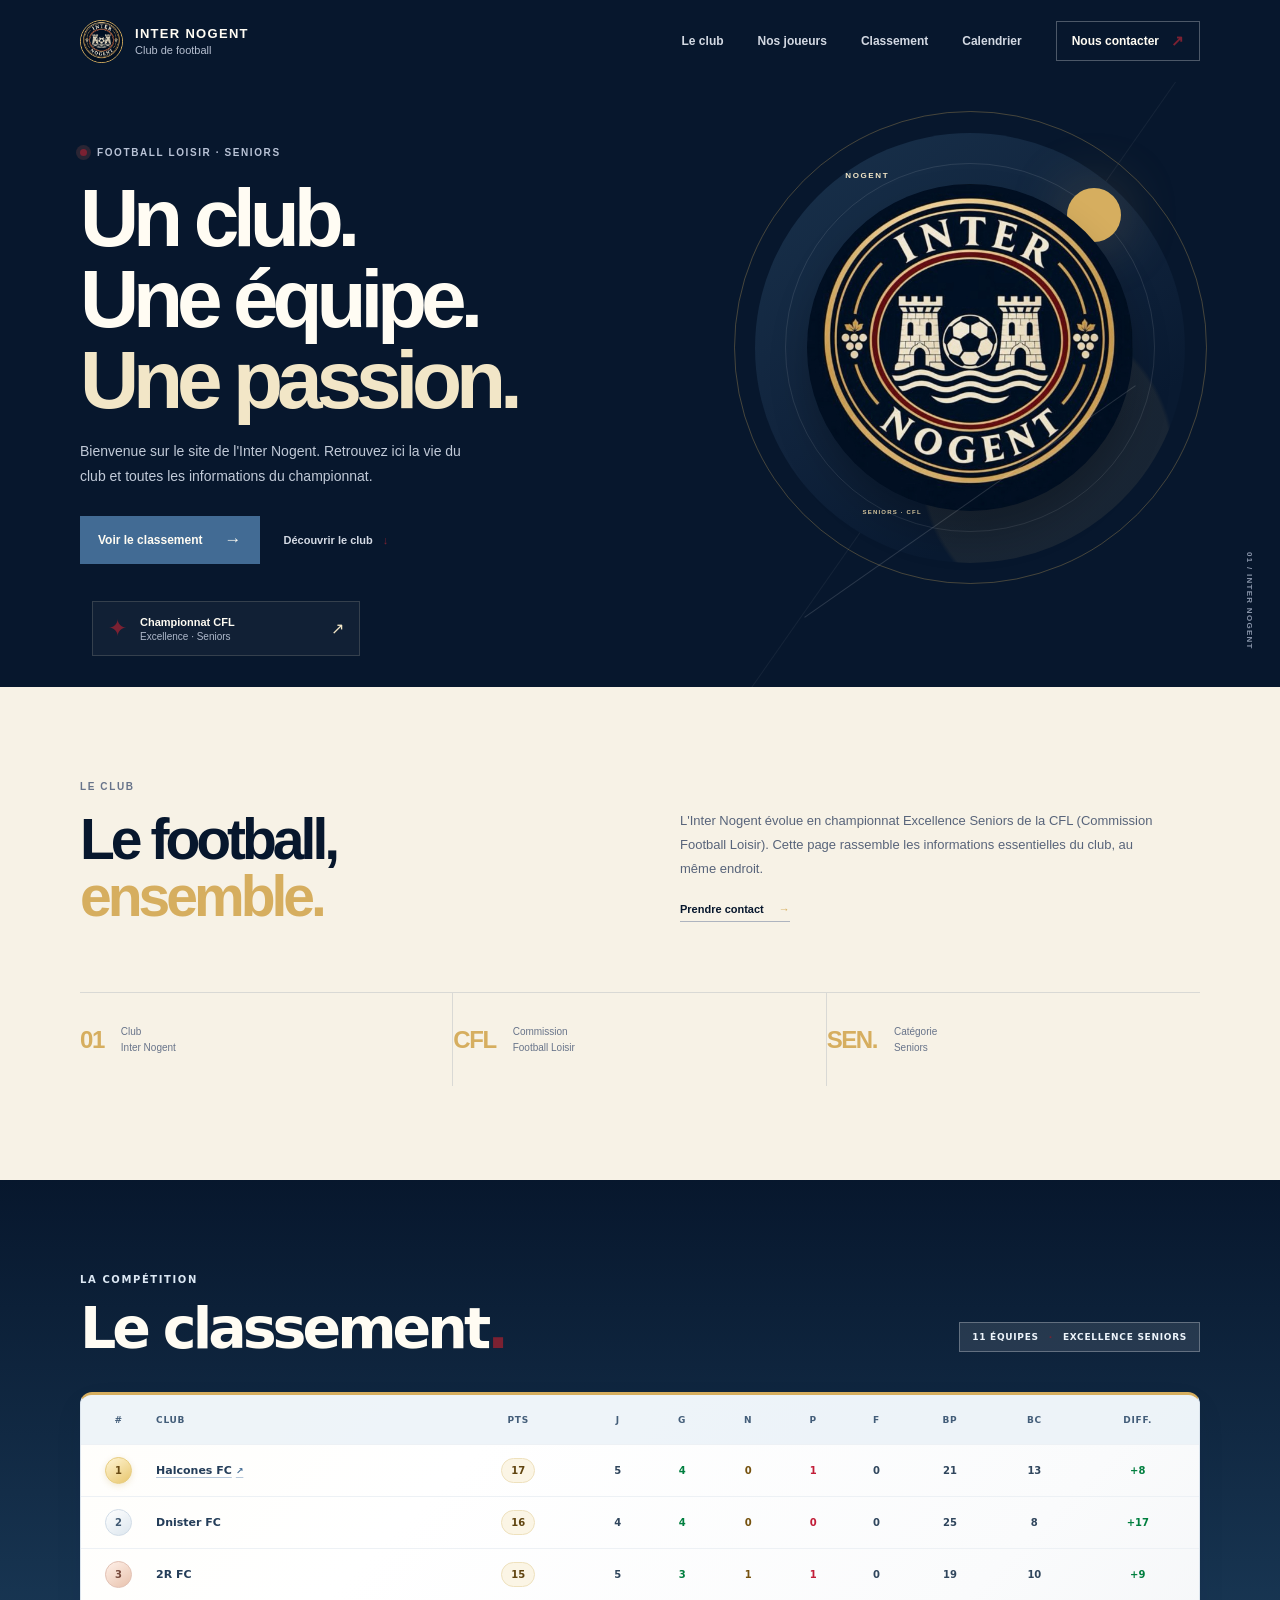
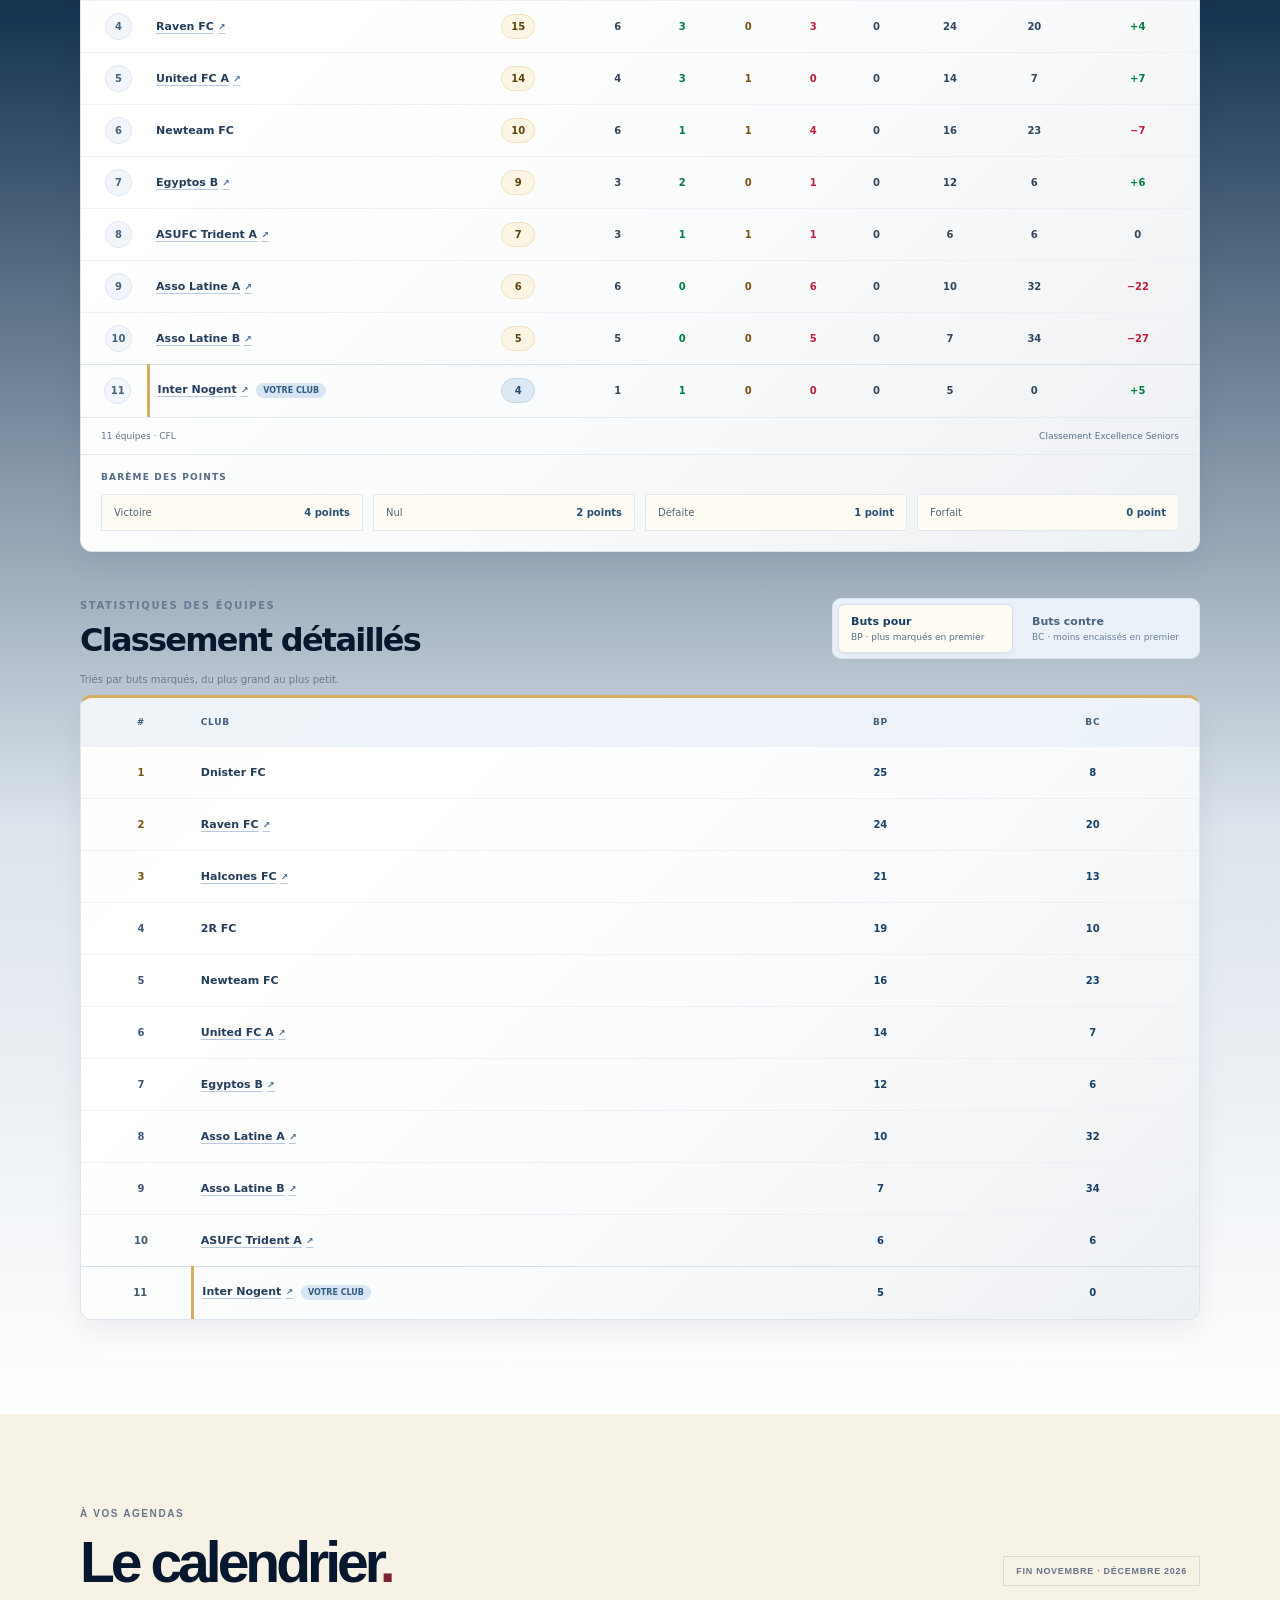
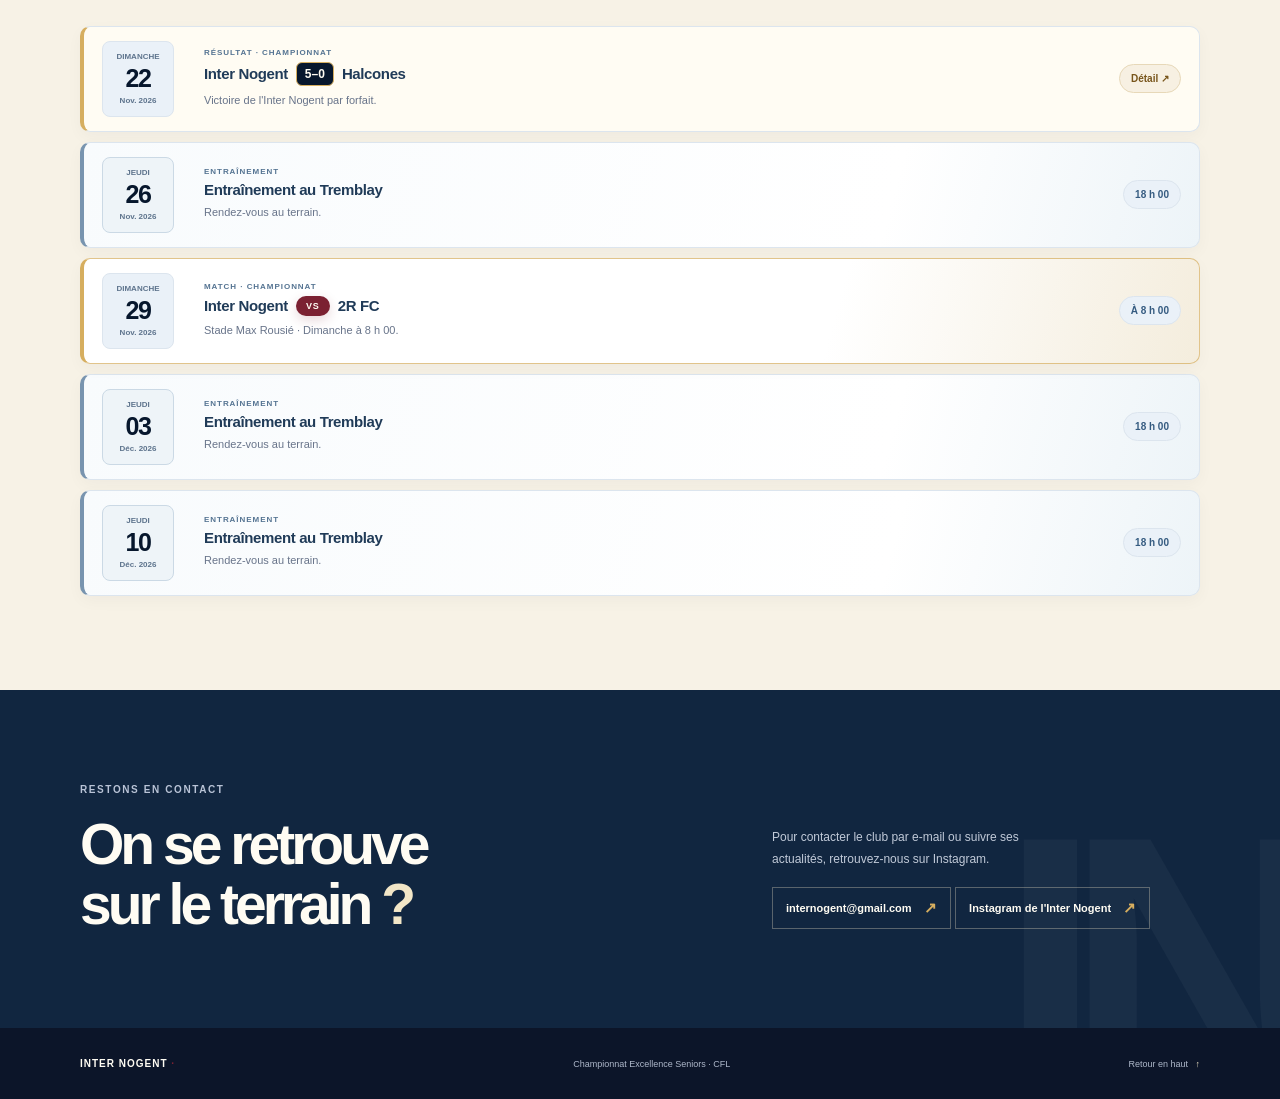
==== commit 720cd71a: "Mettre a jour le match et l'effectif Co-authored-by: Copilot <223556219+Copilot@users.noreply.github" ====
--- a/index.html
+++ b/index.html
@@ -286,7 +286,7 @@
                 <h3>
                   <span>Inter Nogent</span>
                   <strong class="event-versus">VS</strong>
-                  <span>FC Raven</span>
+                  <span>2R FC</span>
                 </h3>
                 <p>Stade Max Rousié · Dimanche à 8 h 00.</p>
               </div>
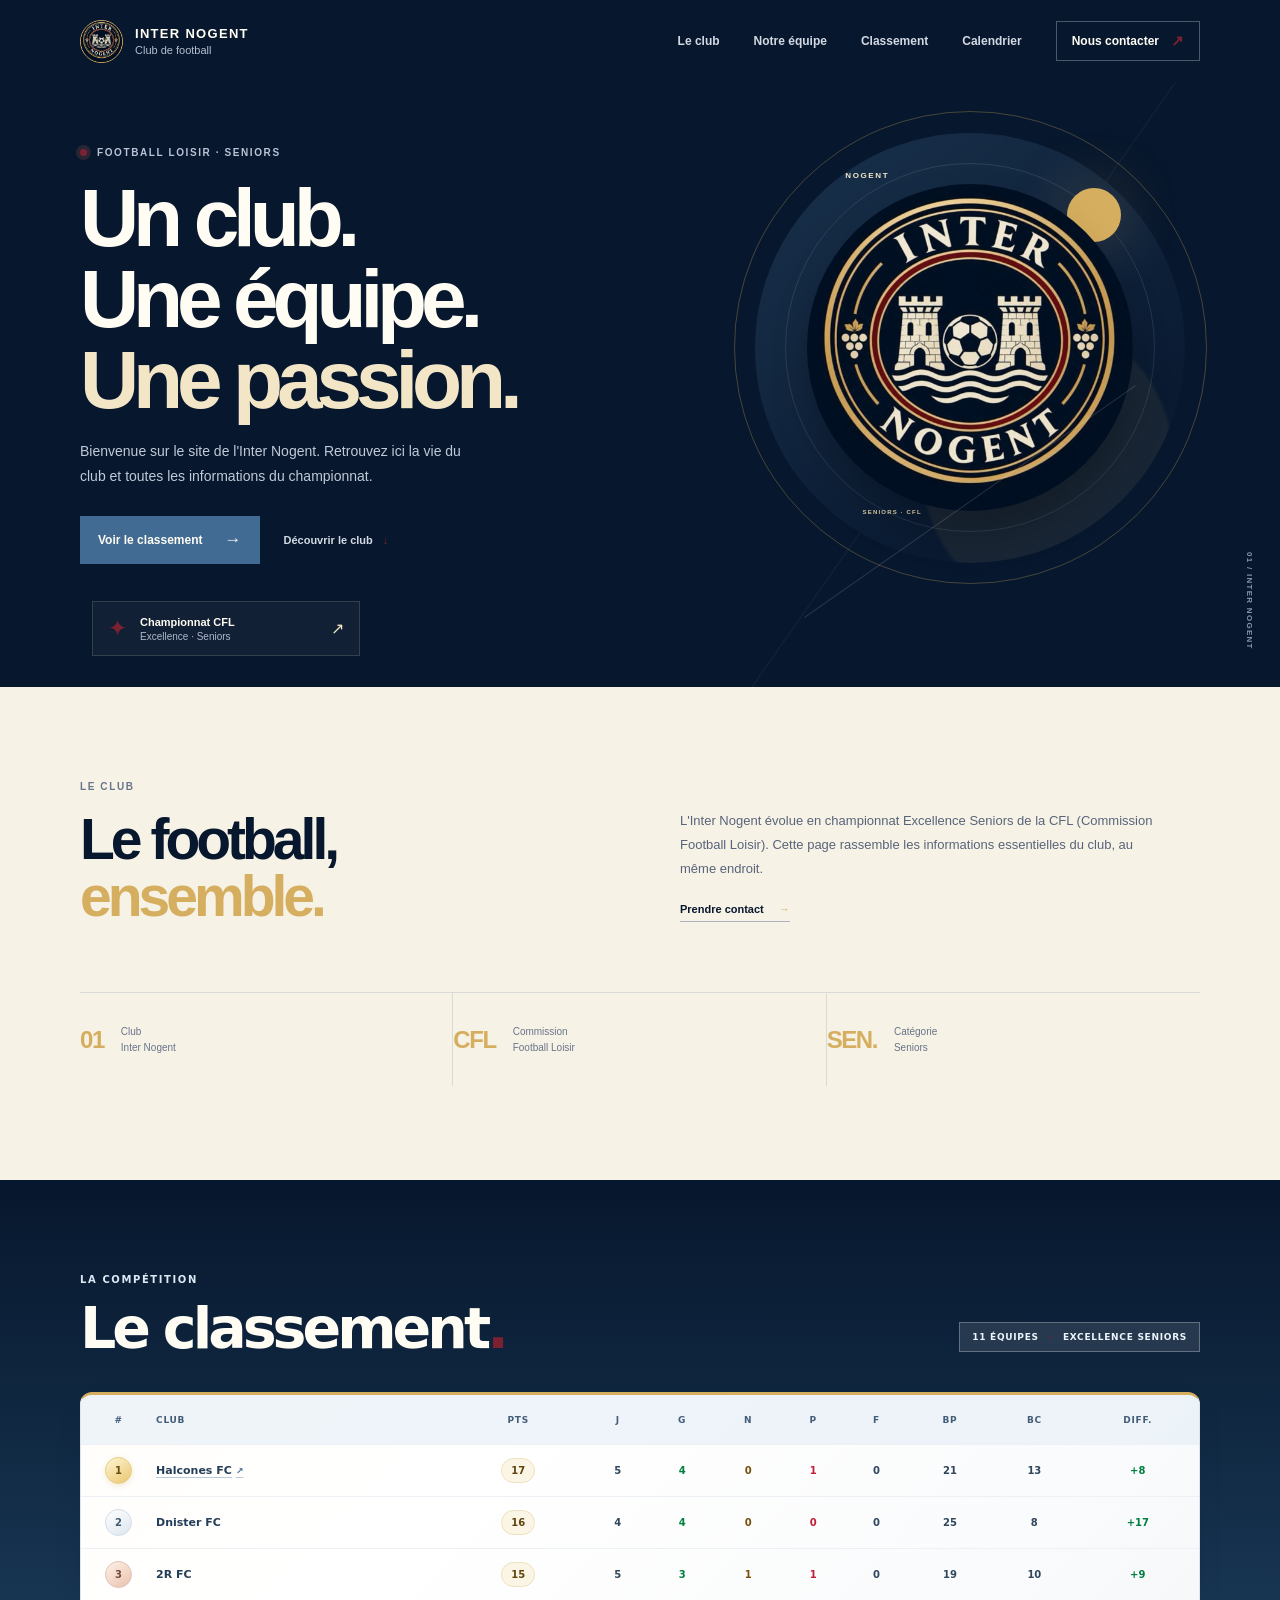
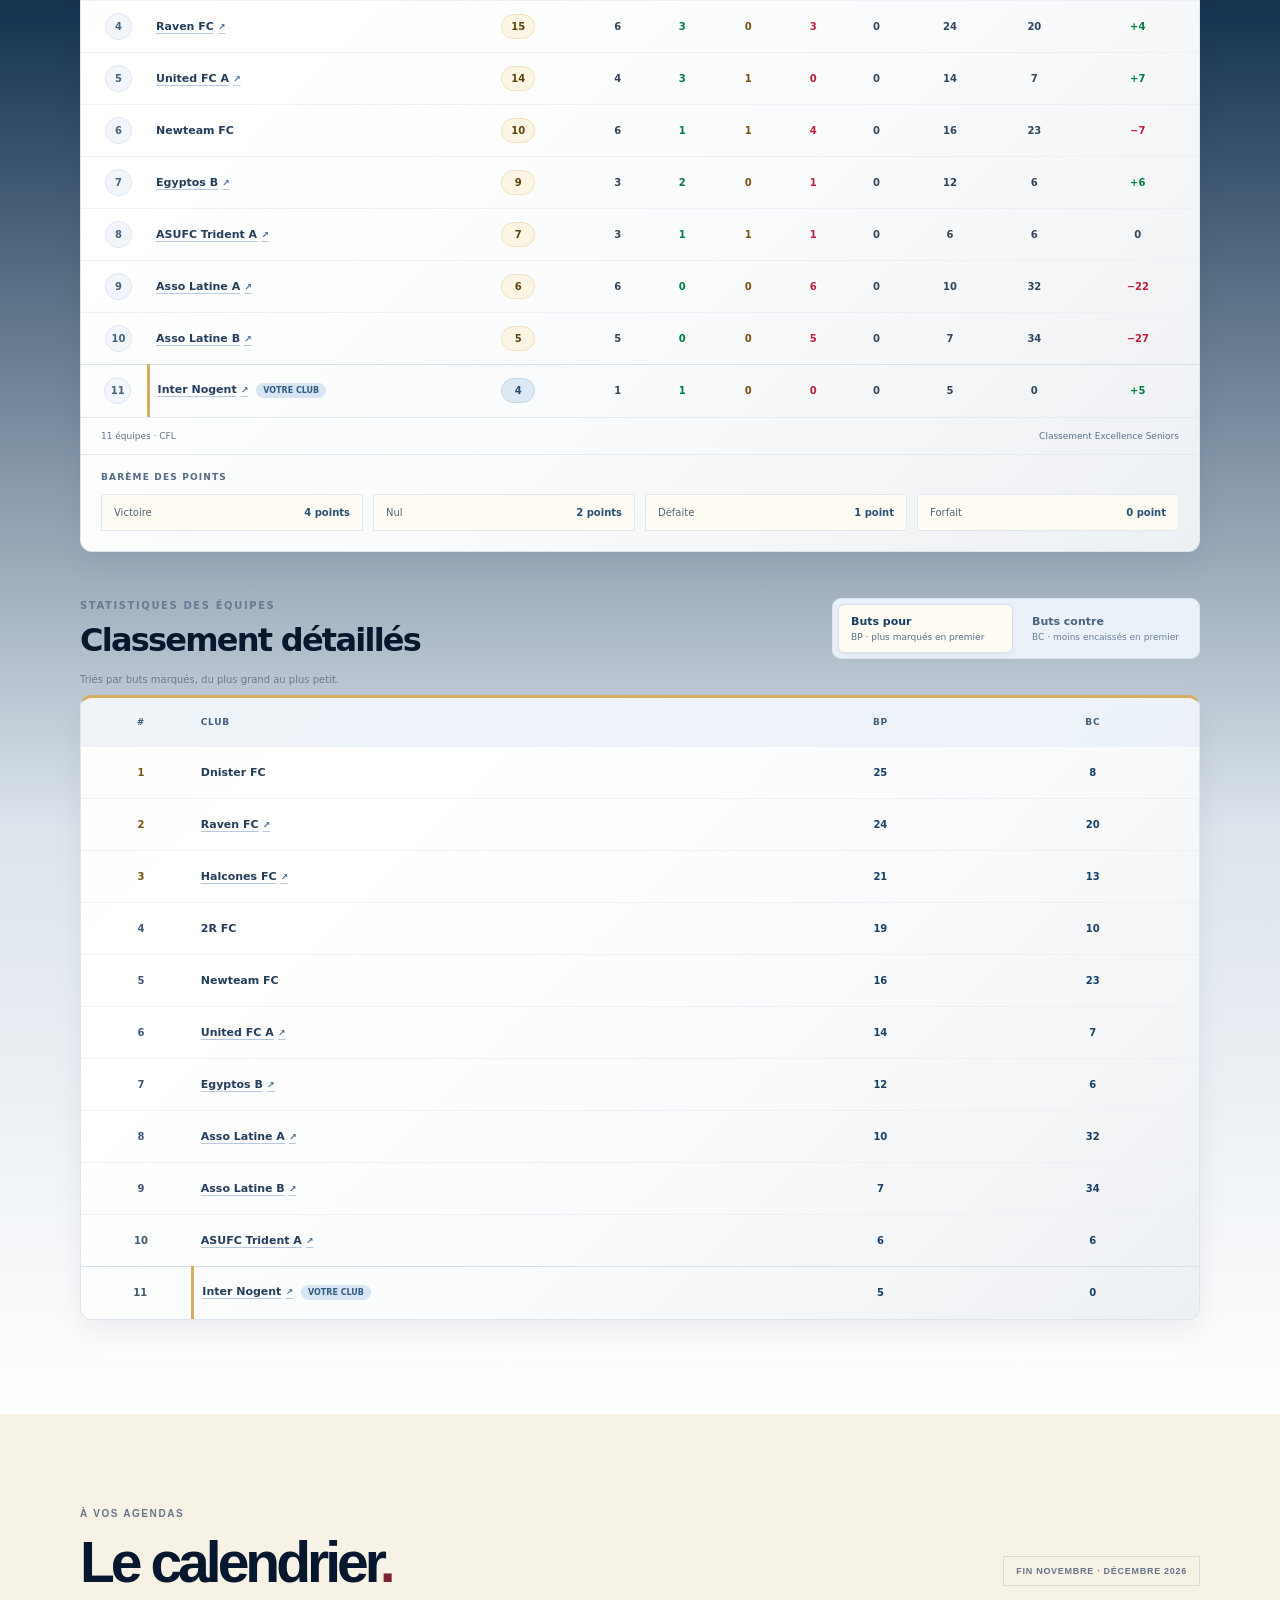
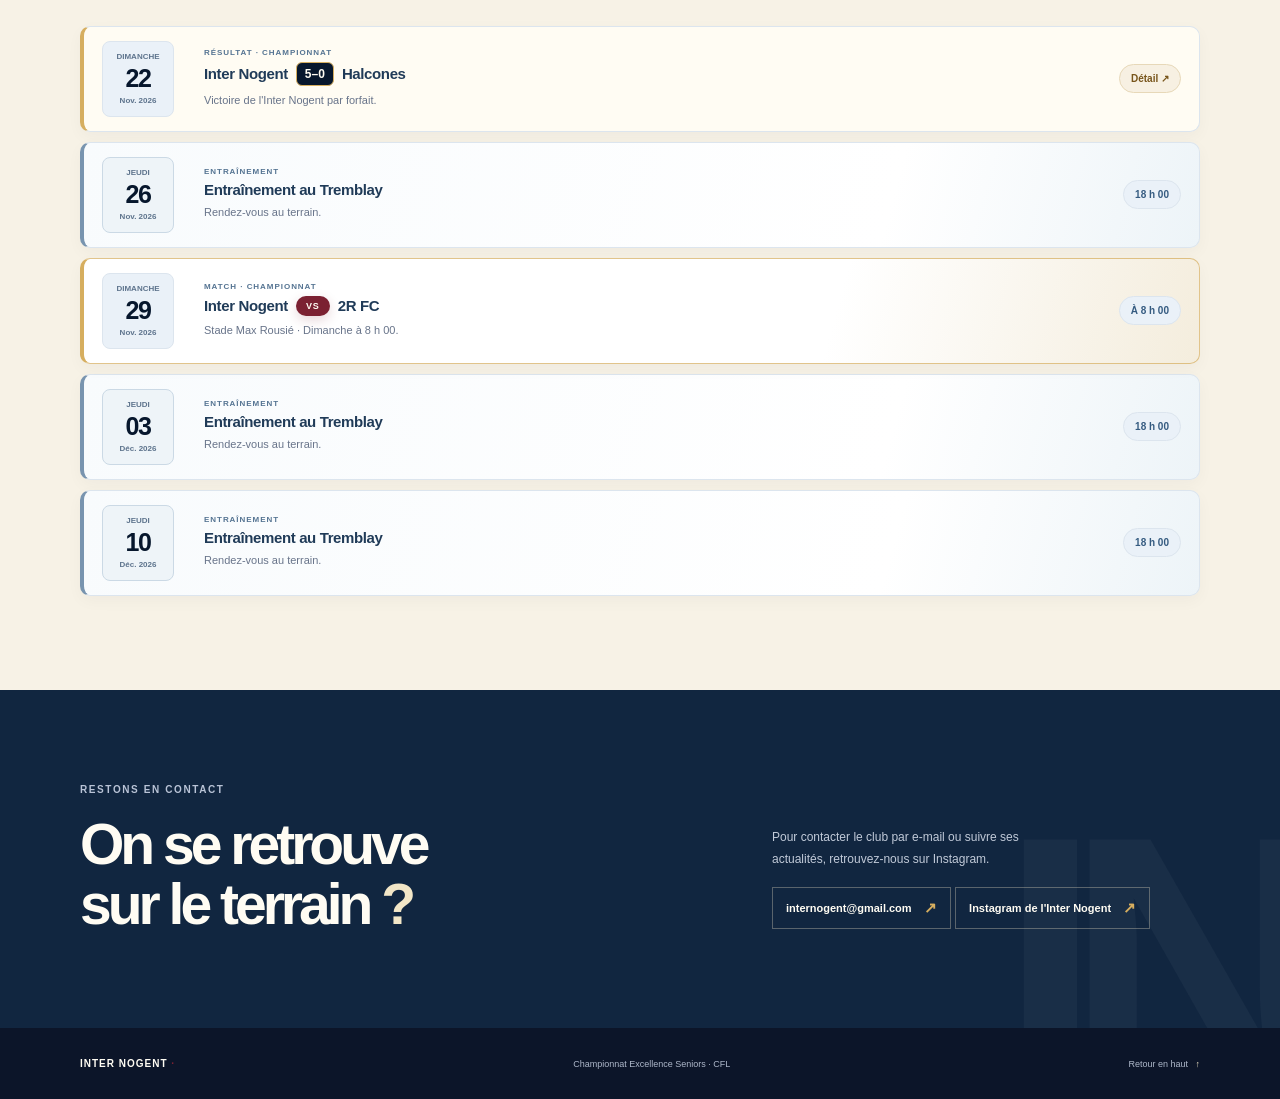
==== commit 6430131a: "Publier la nouvelle équipe et la fiche de Sarfati Co-authored-by: Copilot <223556219+Copilot@users.n" ====
--- a/index.html
+++ b/index.html
@@ -25,7 +25,7 @@
 
         <nav class="desktop-nav" aria-label="Navigation principale">
           <a href="#club">Le club</a>
-          <a href="joueurs.html">Nos joueurs</a>
+          <a href="joueurs.html">Notre équipe</a>
           <a href="#classement">Classement</a>
           <a href="#calendrier">Calendrier</a>
           <a
@@ -45,7 +45,7 @@
           </summary>
           <nav aria-label="Navigation mobile">
             <a href="#club">Le club</a>
-            <a href="joueurs.html">Nos joueurs</a>
+            <a href="joueurs.html">Notre équipe</a>
             <a href="#classement">Classement</a>
             <a href="#calendrier">Calendrier</a>
             <a
